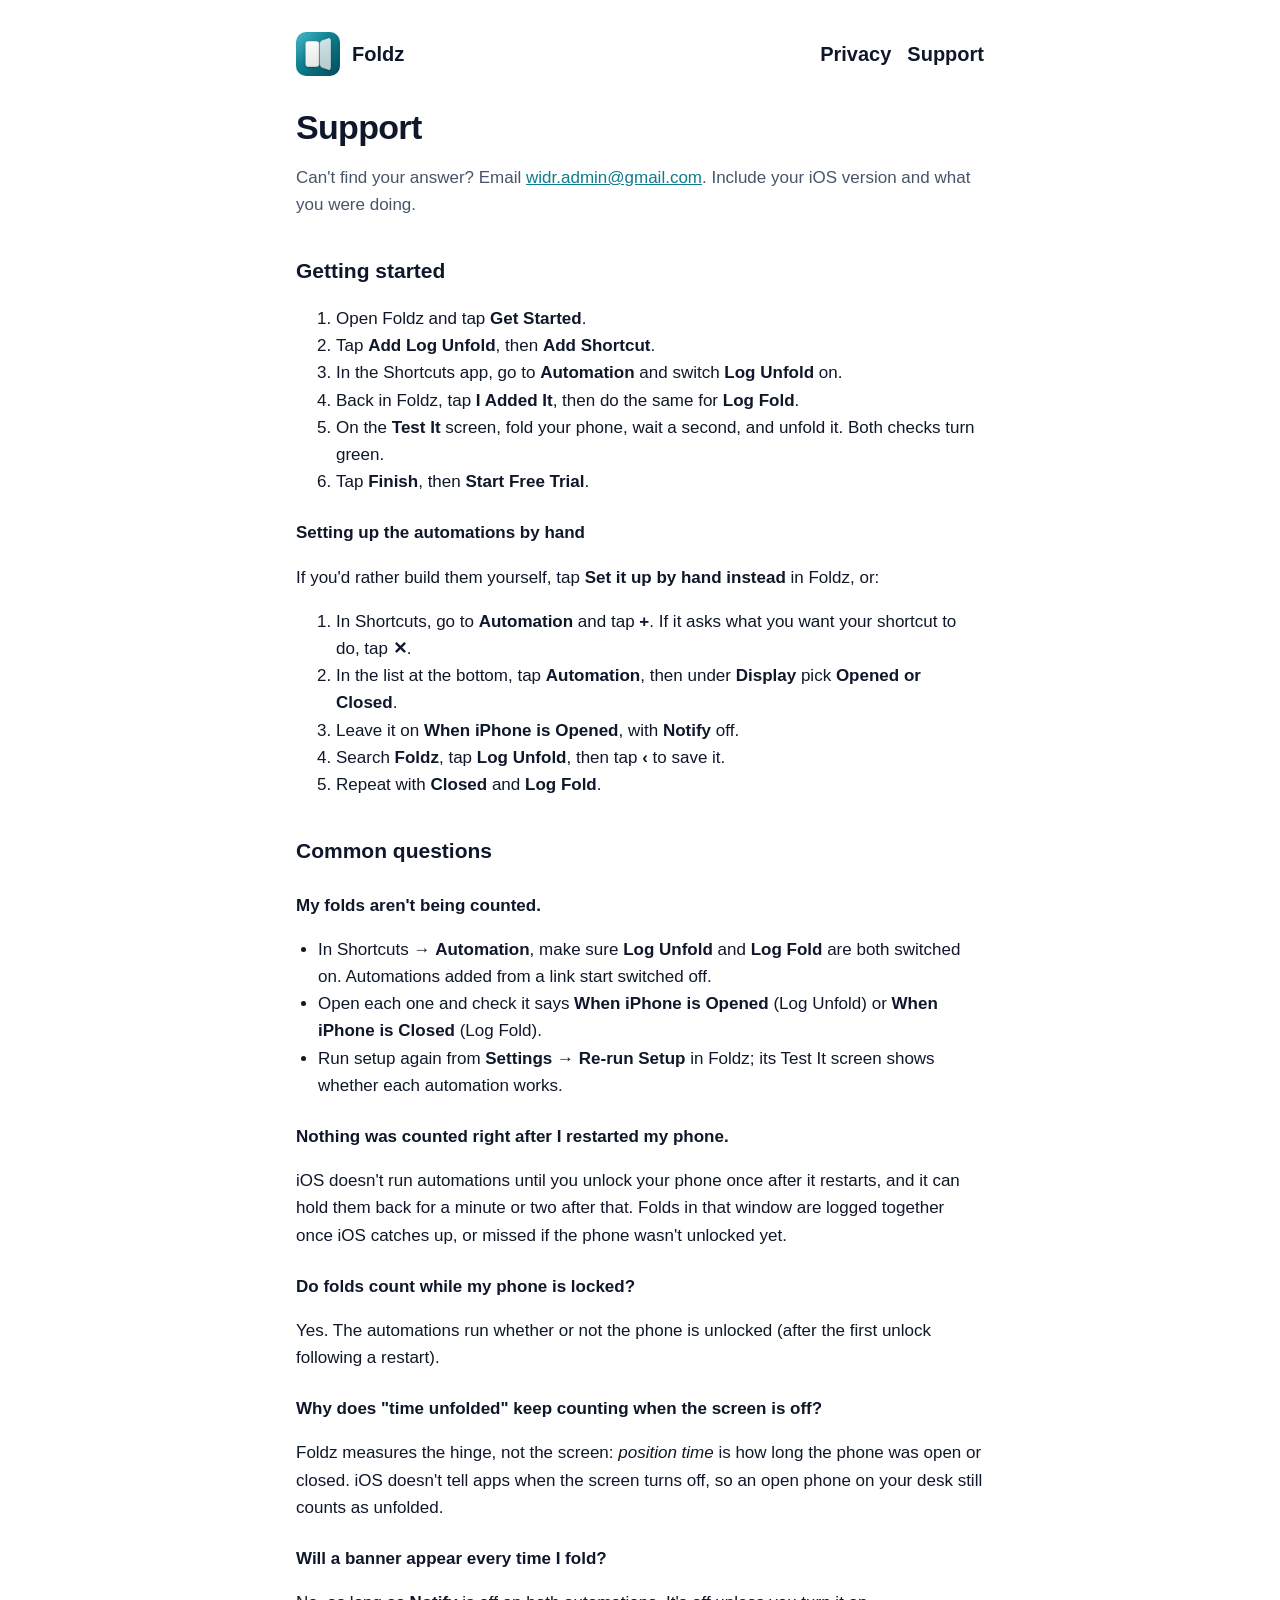
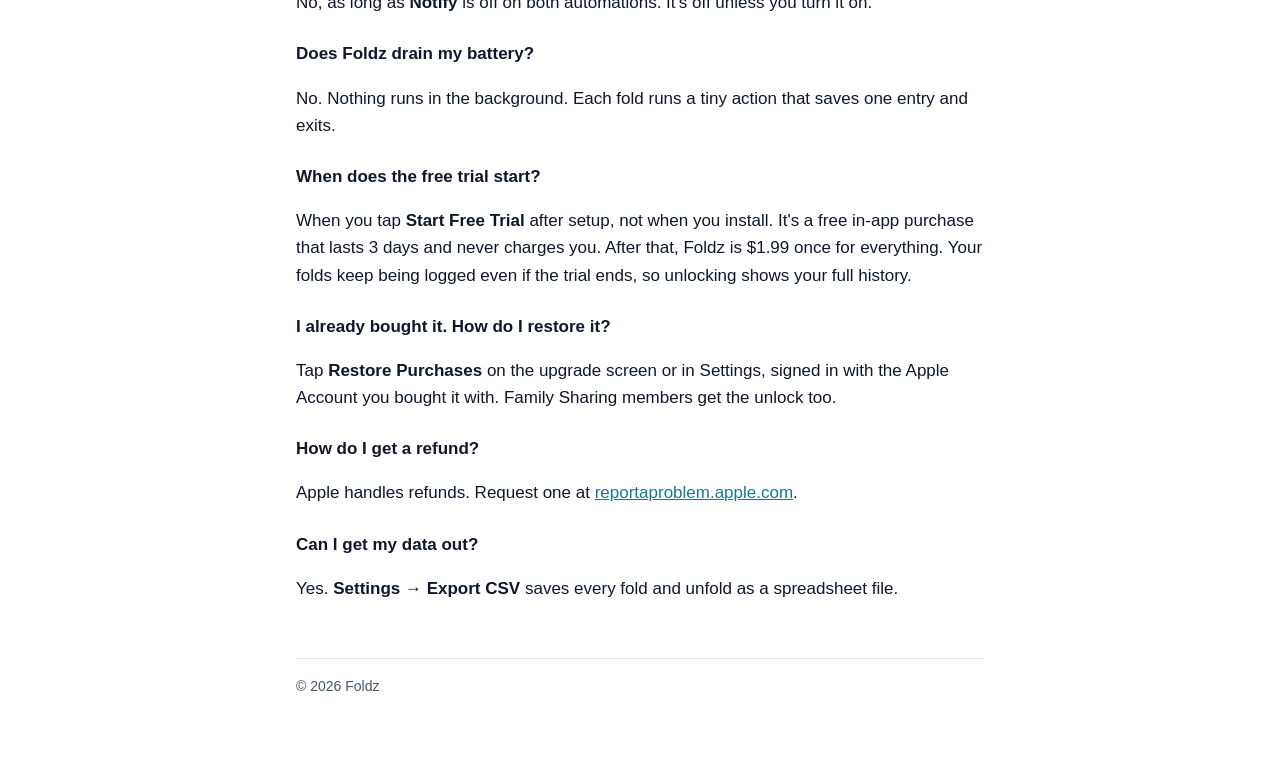
==== support.html @ 11f81a77 "Foldz website: landing, privacy and support pages Co-Authored-By: Claude Opus 5.5 <noreply@anthropic" ====
<!doctype html>
<html lang="en">
<head>
  <meta charset="utf-8">
  <meta name="viewport" content="width=device-width, initial-scale=1">
  <title>Foldz Support</title>
  <meta name="description" content="Set up Foldz, fix common problems, and get in touch.">
  <link rel="icon" href="icon.png">
  <link rel="stylesheet" href="style.css">
</head>
<body>
<main>
  <header class="site">
    <img src="icon.png" alt="">
    <a href="./">Foldz</a>
    <nav>
      <a href="privacy.html">Privacy</a>
      <a href="support.html" aria-current="page">Support</a>
    </nav>
  </header>

  <h1>Support</h1>
  <p class="muted">Can't find your answer? Email <a href="mailto:widr.admin@gmail.com?subject=Foldz%20support">widr.admin@gmail.com</a>. Include your iOS version and what you were doing.</p>

  <h2>Getting started</h2>
  <ol>
    <li>Open Foldz and tap <strong>Get Started</strong>.</li>
    <li>Tap <strong>Add Log Unfold</strong>, then <strong>Add Shortcut</strong>.</li>
    <li>In the Shortcuts app, go to <strong>Automation</strong> and switch <strong>Log Unfold</strong> on.</li>
    <li>Back in Foldz, tap <strong>I Added It</strong>, then do the same for <strong>Log Fold</strong>.</li>
    <li>On the <strong>Test It</strong> screen, fold your phone, wait a second, and unfold it. Both checks turn green.</li>
    <li>Tap <strong>Finish</strong>, then <strong>Start Free Trial</strong>.</li>
  </ol>

  <h3>Setting up the automations by hand</h3>
  <p>If you'd rather build them yourself, tap <strong>Set it up by hand instead</strong> in Foldz, or:</p>
  <ol>
    <li>In Shortcuts, go to <strong>Automation</strong> and tap <strong>+</strong>. If it asks what you want your shortcut to do, tap <strong>✕</strong>.</li>
    <li>In the list at the bottom, tap <strong>Automation</strong>, then under <strong>Display</strong> pick <strong>Opened or Closed</strong>.</li>
    <li>Leave it on <strong>When iPhone is Opened</strong>, with <strong>Notify</strong> off.</li>
    <li>Search <strong>Foldz</strong>, tap <strong>Log Unfold</strong>, then tap <strong>‹</strong> to save it.</li>
    <li>Repeat with <strong>Closed</strong> and <strong>Log Fold</strong>.</li>
  </ol>

  <h2>Common questions</h2>

  <h3>My folds aren't being counted.</h3>
  <ul>
    <li>In Shortcuts → <strong>Automation</strong>, make sure <strong>Log Unfold</strong> and <strong>Log Fold</strong> are both switched on. Automations added from a link start switched off.</li>
    <li>Open each one and check it says <strong>When iPhone is Opened</strong> (Log Unfold) or <strong>When iPhone is Closed</strong> (Log Fold).</li>
    <li>Run setup again from <strong>Settings → Re-run Setup</strong> in Foldz; its Test It screen shows whether each automation works.</li>
  </ul>

  <h3>Nothing was counted right after I restarted my phone.</h3>
  <p>iOS doesn't run automations until you unlock your phone once after it restarts, and it can hold them back for a minute or two after that. Folds in that window are logged together once iOS catches up, or missed if the phone wasn't unlocked yet.</p>

  <h3>Do folds count while my phone is locked?</h3>
  <p>Yes. The automations run whether or not the phone is unlocked (after the first unlock following a restart).</p>

  <h3>Why does "time unfolded" keep counting when the screen is off?</h3>
  <p>Foldz measures the hinge, not the screen: <em>position time</em> is how long the phone was open or closed. iOS doesn't tell apps when the screen turns off, so an open phone on your desk still counts as unfolded.</p>

  <h3>Will a banner appear every time I fold?</h3>
  <p>No, as long as <strong>Notify</strong> is off on both automations. It's off unless you turn it on.</p>

  <h3>Does Foldz drain my battery?</h3>
  <p>No. Nothing runs in the background. Each fold runs a tiny action that saves one entry and exits.</p>

  <h3>When does the free trial start?</h3>
  <p>When you tap <strong>Start Free Trial</strong> after setup, not when you install. It's a free in-app purchase that lasts 3 days and never charges you. After that, Foldz is $1.99 once for everything. Your folds keep being logged even if the trial ends, so unlocking shows your full history.</p>

  <h3>I already bought it. How do I restore it?</h3>
  <p>Tap <strong>Restore Purchases</strong> on the upgrade screen or in Settings, signed in with the Apple Account you bought it with. Family Sharing members get the unlock too.</p>

  <h3>How do I get a refund?</h3>
  <p>Apple handles refunds. Request one at <a href="https://reportaproblem.apple.com">reportaproblem.apple.com</a>.</p>

  <h3>Can I get my data out?</h3>
  <p>Yes. <strong>Settings → Export CSV</strong> saves every fold and unfold as a spreadsheet file.</p>

  <footer>© 2026 Foldz</footer>
</main>
</body>
</html>
---- style.css ----
:root {
  --bg: #ffffff;
  --fg: #0f172a;
  --muted: #475569;
  --line: #e2e8f0;
  --card: #f8fafc;
  --accent: #0e7c8e;
  --accent-2: #0a4f5c;
}
@media (prefers-color-scheme: dark) {
  :root {
    --bg: #071416;
    --fg: #e2e8f0;
    --muted: #94a3b8;
    --line: #17343a;
    --card: #0e2226;
    --accent: #3fc6da;
    --accent-2: #1a93a8;
  }
}
* { box-sizing: border-box; }
html { -webkit-text-size-adjust: 100%; }
body {
  margin: 0;
  background: var(--bg);
  color: var(--fg);
  font: 17px/1.6 -apple-system, BlinkMacSystemFont, "SF Pro Text", "Helvetica Neue", Arial, sans-serif;
}
main { max-width: 720px; margin: 0 auto; padding: 32px 16px 64px; }
header.site { display: flex; align-items: center; gap: 12px; margin-bottom: 32px; }
header.site img { width: 44px; height: 44px; border-radius: 10px; }
header.site a { color: inherit; text-decoration: none; font-weight: 700; font-size: 20px; }
nav { margin-left: auto; display: flex; gap: 16px; font-size: 15px; }
nav a { color: var(--muted); text-decoration: none; }
nav a:hover, nav a[aria-current] { color: var(--fg); }
h1 { font-size: 34px; line-height: 1.15; margin: 0 0 8px; letter-spacing: -0.02em; }
h2 { font-size: 21px; margin: 36px 0 8px; }
h3 { font-size: 17px; margin: 24px 0 4px; }
p, li { color: var(--fg); }
.muted { color: var(--muted); }
a { color: var(--accent); }
ul { padding-left: 22px; }
.summary {
  background: var(--card);
  border: 1px solid var(--line);
  border-radius: 14px;
  padding: 16px 20px;
  margin: 24px 0;
}
.hero { text-align: center; padding: 24px 0 8px; }
.hero img { width: 128px; height: 128px; border-radius: 28px; box-shadow: 0 12px 32px rgba(14, 124, 142, .3); }
.hero h1 { font-size: 44px; margin-top: 20px; }
.hero .tagline { font-size: 21px; color: var(--muted); margin: 0 0 20px; }
.badge {
  display: inline-block;
  padding: 10px 18px;
  border-radius: 999px;
  background: linear-gradient(135deg, var(--accent), var(--accent-2));
  color: #fff;
  font-weight: 600;
  text-decoration: none;
}
.features { display: grid; grid-template-columns: repeat(auto-fit, minmax(200px, 1fr)); gap: 16px; margin: 40px 0; }
.features div { background: var(--card); border: 1px solid var(--line); border-radius: 14px; padding: 16px 18px; }
.features h3 { margin-top: 0; }
.features p { margin: 0; color: var(--muted); font-size: 15px; }
footer { margin-top: 56px; padding-top: 16px; border-top: 1px solid var(--line); font-size: 14px; color: var(--muted); }
.shots { display: flex; gap: 12px; overflow-x: auto; padding: 8px 0 16px; margin: 32px -16px 0; padding-left: 16px; scroll-snap-type: x mandatory; }
.shots img { width: 220px; height: auto; border-radius: 18px; flex: none; scroll-snap-align: start; }
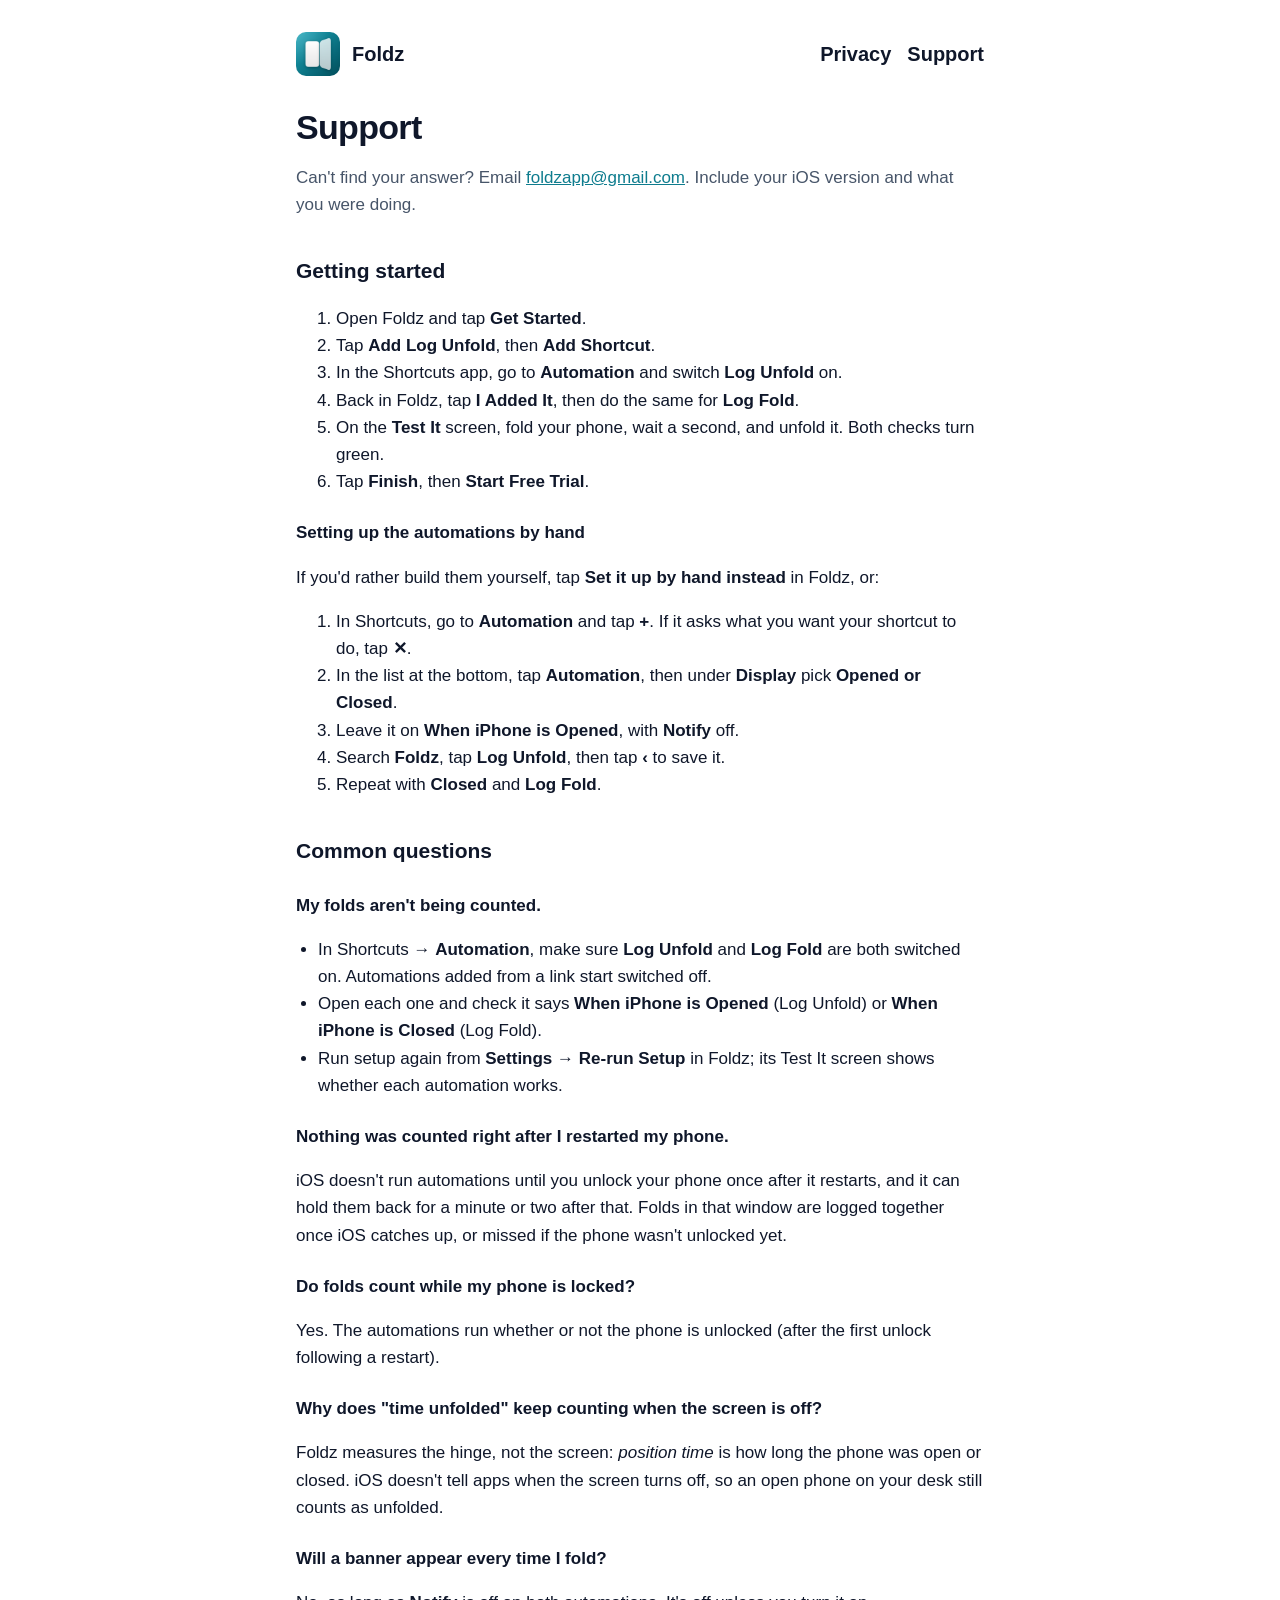
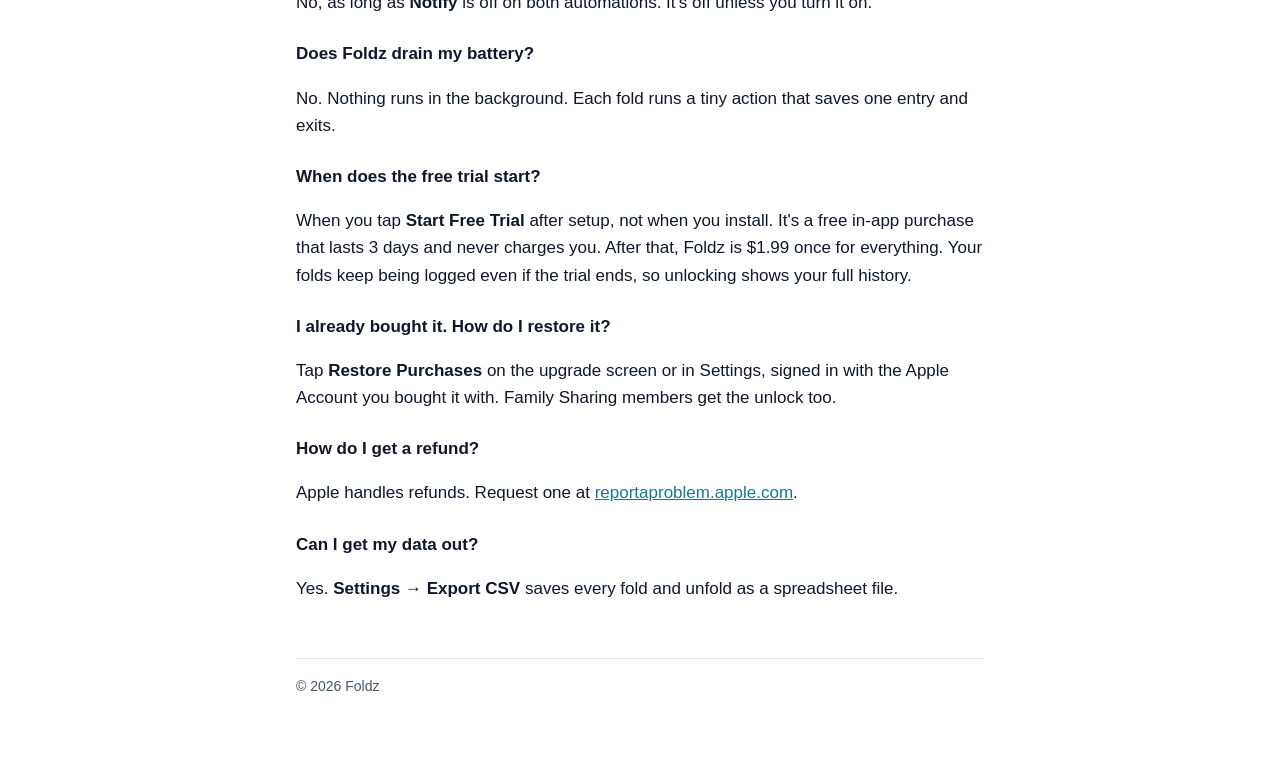
==== commit 568bf06a: "Use foldzapp@gmail.com as the support email Co-Authored-By: Claude Opus 5.5 <noreply@anthropic.com>" ====
--- a/support.html
+++ b/support.html
@@ -20,7 +20,7 @@
   </header>
 
   <h1>Support</h1>
-  <p class="muted">Can't find your answer? Email <a href="mailto:widr.admin@gmail.com?subject=Foldz%20support">widr.admin@gmail.com</a>. Include your iOS version and what you were doing.</p>
+  <p class="muted">Can't find your answer? Email <a href="mailto:foldzapp@gmail.com?subject=Foldz%20support">foldzapp@gmail.com</a>. Include your iOS version and what you were doing.</p>
 
   <h2>Getting started</h2>
   <ol>
